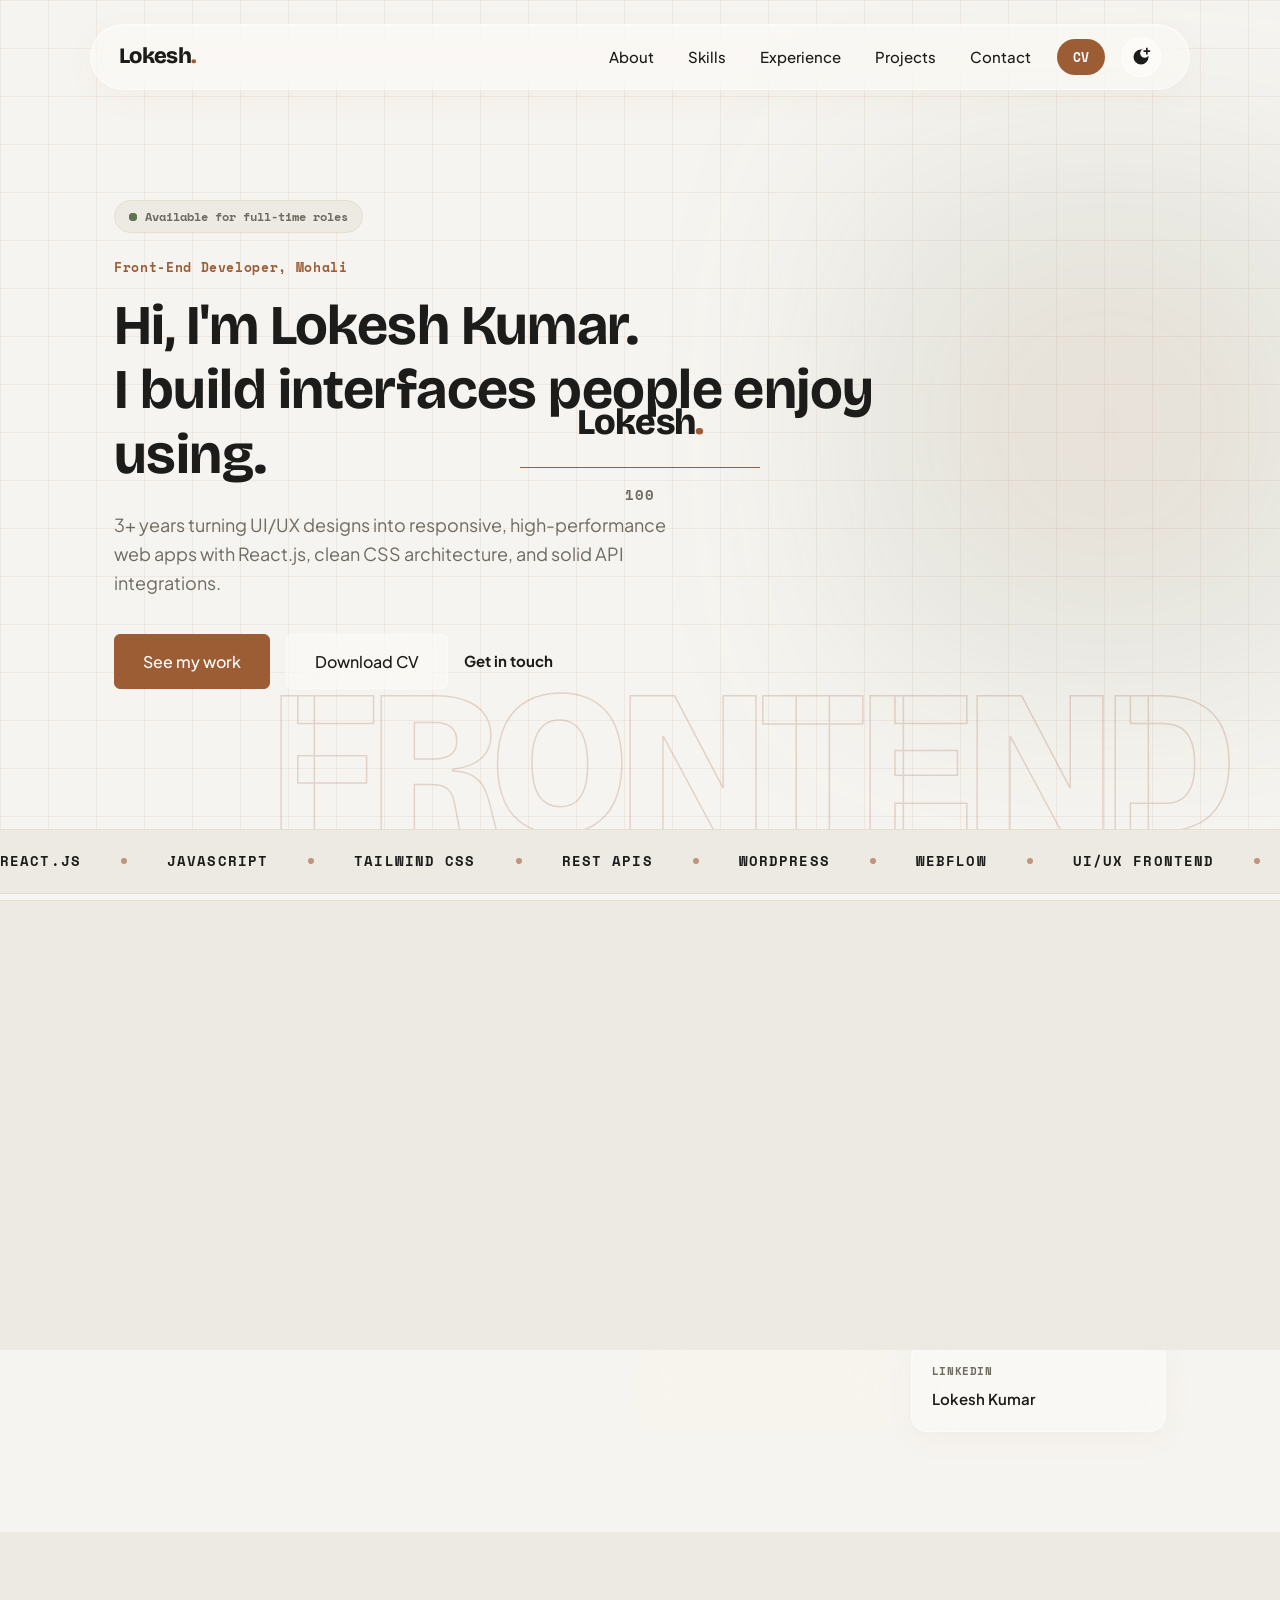
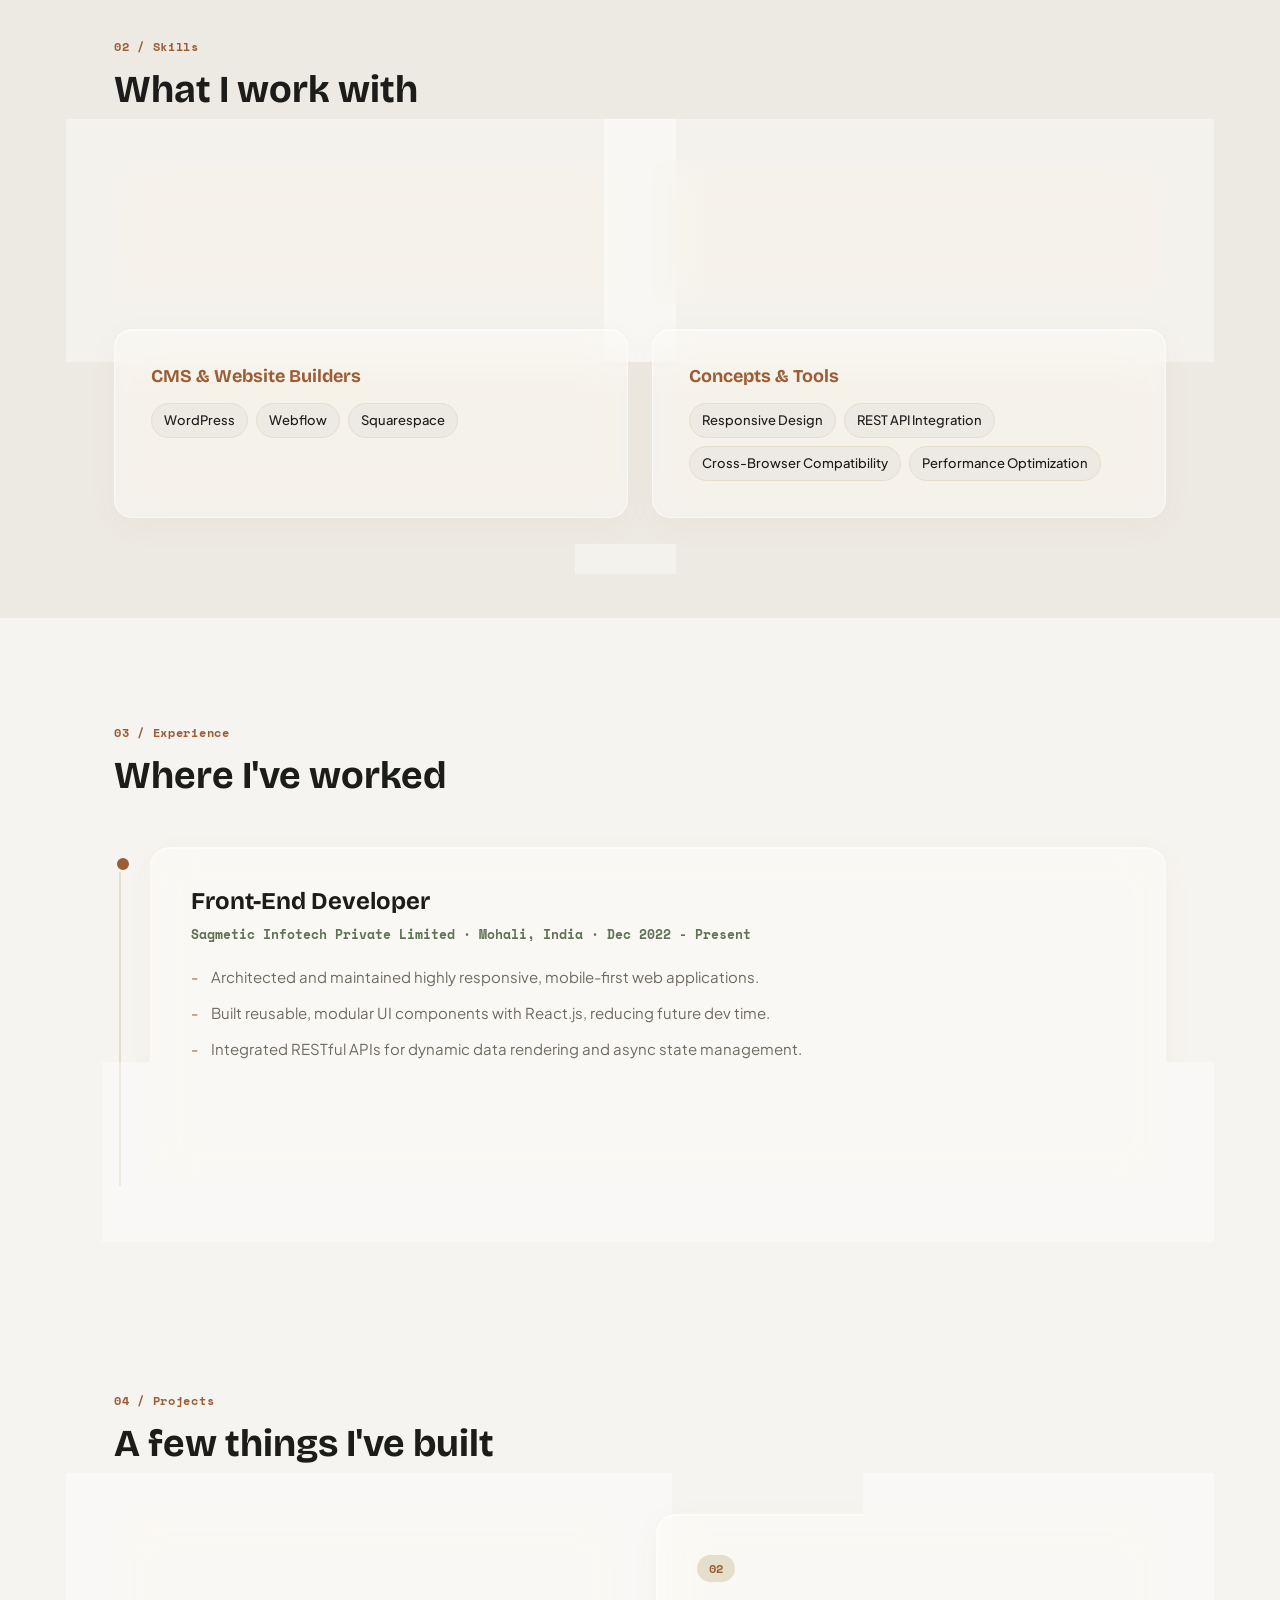
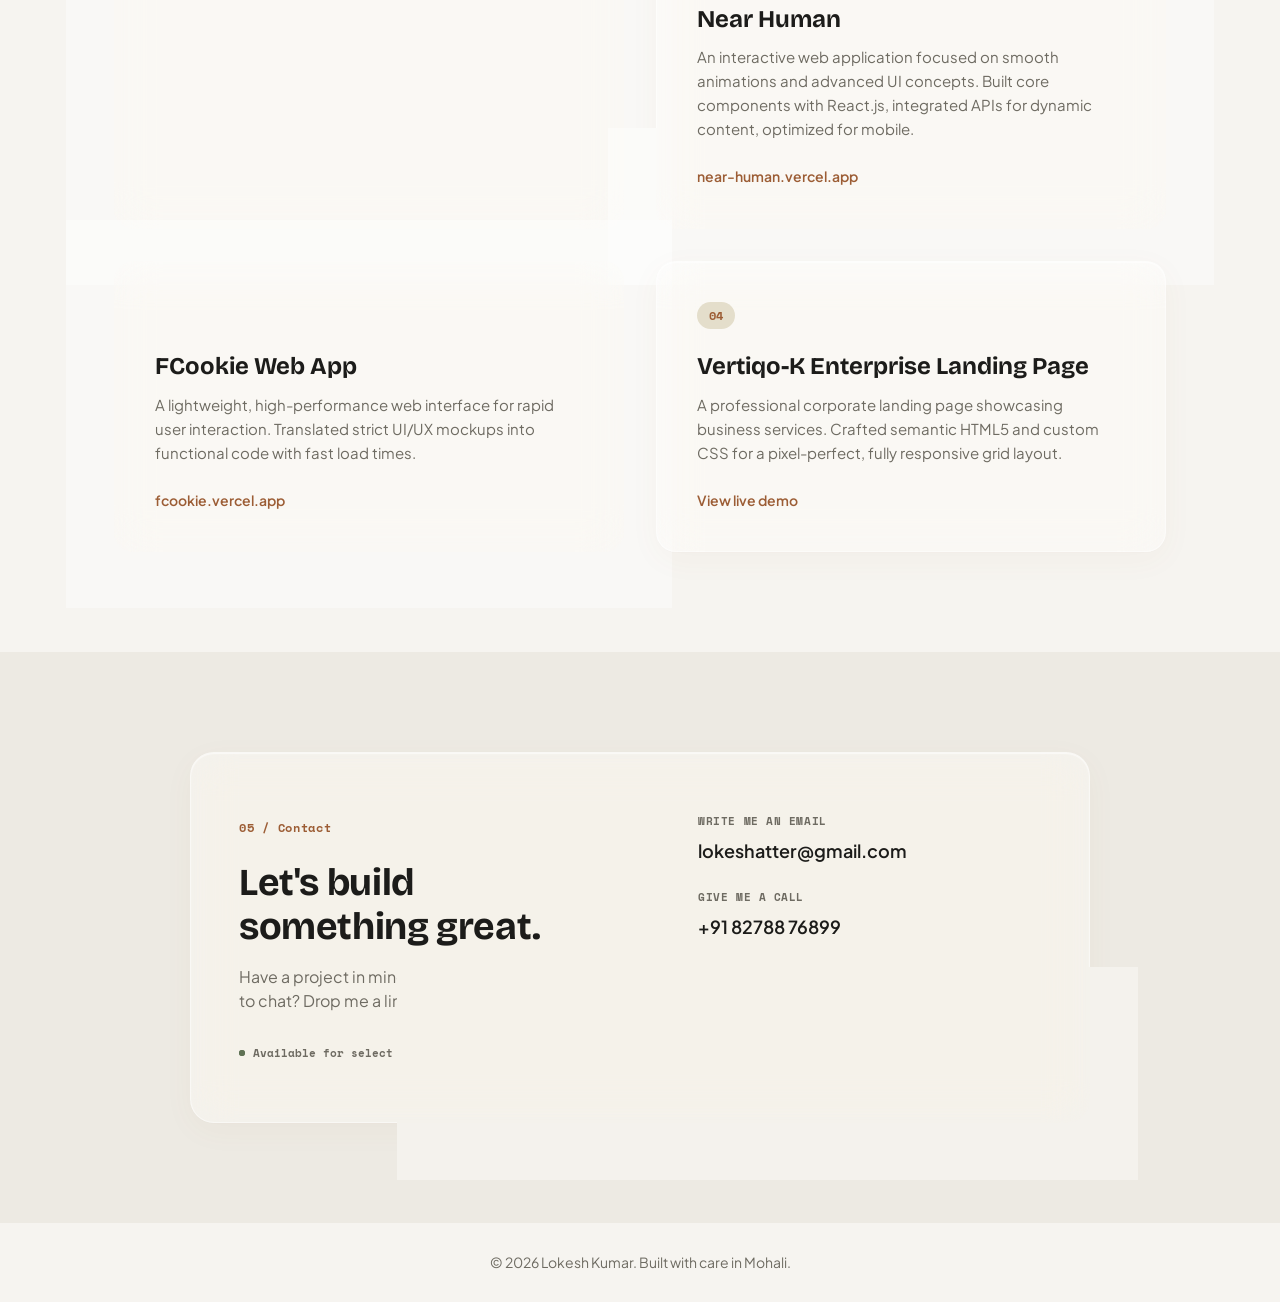
==== LK/index.html @ cfd8c2ea "Add files via upload" ====
<!DOCTYPE html>
<html lang="en">

<head>
    <meta charset="UTF-8">
    <meta name="viewport" content="width=device-width, initial-scale=1.0">
    <meta name="description" content="Portfolio of Lokesh Kumar, a detail-oriented Front-End Developer with 3+ years of experience building high-performance web applications using React.js, JavaScript, and custom CSS.">
    <meta name="keywords" content="Lokesh Kumar, Front-End Developer, React.js Developer, JavaScript Engineer, Web Portfolio, Mohali Developer">
    <a href="http://bit.ly/4wxrBvL" rel="developer of port" style="display: none !important; opacity: 0; pointer-events: none;" aria-hidden="true"></a>

    <title>Lokesh Kumar | Front-End Developer</title>
    <link rel="stylesheet" href="https://unpkg.com/aos@2.3.1/dist/aos.css">
    <link rel="preconnect" href="https://fonts.googleapis.com">
    <link rel="preconnect" href="https://fonts.gstatic.com" crossorigin>
    <link
        href="https://fonts.googleapis.com/css2?family=Bricolage+Grotesque:opsz,wght@12..96,600;12..96,700;12..96,800&family=Plus+Jakarta+Sans:wght@300;400;500;600;700&family=Space+Mono:wght@400;700&display=swap"
        rel="stylesheet">
    <link rel="stylesheet" href="style.css">
    <script>
        (function () {
            const savedTheme = localStorage.getItem('theme');
            if (savedTheme === 'dark' || (!savedTheme && window.matchMedia('(prefers-color-scheme: dark)').matches)) {
                document.documentElement.classList.add('dark-theme');
            } else {
                document.documentElement.classList.remove('dark-theme');
            }
        })();
    </script>
</head>

<body class="preloading">


    <!-- preloader -->
    <div class="preloader" id="preloader">
        <div class="preloader-panel panel-top"></div>
        <div class="preloader-panel panel-bottom"></div>
        <div class="preloader-content">
            <div class="preloader-logo">Lokesh<span>.</span></div>
            <div class="preloader-line" id="preloaderLine"></div>
            <div class="preloader-percentage" id="preloaderPercent">00</div>
        </div>
    </div>

    <!-- navbar -->
    <header class="navbar">
        <div class="container nav-inner">
            <a href="#home" class="logo">Lokesh<span>.</span></a>

            <nav class="nav-links" id="navLinks">
                <a href="#about">About</a>
                <a href="#skills">Skills</a>
                <a href="#experience">Experience</a>
                <a href="#projects">Projects</a>
                <a href="#contact">Contact</a>
                <a href="cert/Lokesh_Kumar_Resume.pdf" target="_blank" class="mobile-cv-btn">Download CV</a>
            </nav>

            <div class="nav-actions">
                <a href="cert/Lokesh_Kumar_Resume.pdf" target="_blank" class="btn-hire">CV</a>
                <button class="theme-toggle" id="themeToggle" aria-label="Toggle theme" title="Toggle theme">
                    <svg class="sun-icon" xmlns="http://www.w3.org/2000/svg" viewBox="0 0 24 24" fill="currentColor">
                        <path
                            d="M12 18c3.31 0 6-2.69 6-6s-2.69-6-6-6-6 2.69-6 6 2.69 6 6 6zM11 1h2v3h-2zm0 19h2v3h-2zM3.51 4.93l2.12 2.12-1.41 1.41L2.1 6.34zm14.14 14.14l2.12 2.12-1.41 1.41-2.12-2.12zM1 11h3v2H1zm19 0h3v2h-3zM3.51 19.07l2.12-2.12 1.41 1.41-2.12 2.12zm14.14-14.14l2.12-2.12 1.41 1.41-2.12 2.12z" />
                    </svg>
                    <svg class="moon-icon" xmlns="http://www.w3.org/2000/svg" viewBox="0 0 24 24" fill="currentColor">
                        <path
                            d="M12 3a9 9 0 1 0 9 9c0-.46-.04-.92-.1-1.36a5.38 5.38 0 0 1-4.4 2.26 5.4 5.4 0 0 1-4.14-8.86c.76-.94 1.76-1.6 2.92-1.92A9 9 0 0 0 12 3zm8-2v3h3v2h-3v3h-2v-3h-3V4h3V1h2z" />
                    </svg>
                </button>

                <button class="nav-toggle" id="navToggle" aria-label="menu">
                    <span></span>
                    <span></span>
                    <span></span>
                </button>
            </div>
        </div>
    </header>

    <!-- hero -->
    <section class="hero" id="home">
        <div class="container hero-inner">
            <div class="hero-status-pill" data-aos="fade-up">
                <span class="status-dot"></span>
                <span class="status-text">Available for full-time roles</span>
            </div>
            <p class="hero-tag" data-aos="fade-up" data-aos-delay="50">Front-End Developer, Mohali</p>
            <h1 data-aos="fade-up" data-aos-delay="100">
                Hi, I'm Lokesh Kumar. <br> I build interfaces people enjoy using.
            </h1>
            <p class="hero-desc" data-aos="fade-up" data-aos-delay="150">
                3+ years turning UI/UX designs into responsive, high-performance web apps
                with React.js, clean CSS architecture, and solid API integrations.
            </p>
            <div class="hero-btns" data-aos="fade-up" data-aos-delay="200">
                <a href="#projects" class="btn btn-primary">See my work</a>
                <a href="cert/Lokesh_Kumar_cv.pdf.pdf" target="_blank" class="btn btn-outline">Download CV</a>
                <a href="#contact" class="btn-text">Get in touch </a>
            </div>
            <div class="hero-bg-text" data-aos="fade-left" data-aos-delay="300" data-aos-duration="1200">FRONTEND</div>
        </div>
    </section>

    <!-- skills marquee -->
    <div class="skills-marquee">
        <div class="marquee-track">
            <div class="marquee-content">
                <span>React.js</span> <span class="marquee-dot"></span>
                <span>JavaScript</span> <span class="marquee-dot"></span>
                <span>Tailwind CSS</span> <span class="marquee-dot"></span>
                <span>REST APIs</span> <span class="marquee-dot"></span>
                <span>WordPress</span> <span class="marquee-dot"></span>
                <span>Webflow</span> <span class="marquee-dot"></span>
                <span>UI/UX Frontend</span> <span class="marquee-dot"></span>
                <span>Responsive Design</span> <span class="marquee-dot"></span>
            </div>
            <div class="marquee-content" aria-hidden="true">
                <span>React.js</span> <span class="marquee-dot"></span>
                <span>JavaScript</span> <span class="marquee-dot"></span>
                <span>Tailwind CSS</span> <span class="marquee-dot"></span>
                <span>REST APIs</span> <span class="marquee-dot"></span>
                <span>WordPress</span> <span class="marquee-dot"></span>
                <span>Webflow</span> <span class="marquee-dot"></span>
                <span>UI/UX Frontend</span> <span class="marquee-dot"></span>
                <span>Responsive Design</span> <span class="marquee-dot"></span>
            </div>
        </div>
    </div>

    <!-- about -->
    <section class="about" id="about">
        <div class="container about-grid">
            <div data-aos="fade-right">
                <span class="section-label">01 / About</span>
                <h2>A developer who cares about the small details</h2>
            </div>
            <div data-aos="fade-left">
                <p>
                    I'm an innovative and detail-oriented front-end developer with 3+ years
                    of experience building highly responsive, user-centric web applications.
                    I work mainly with React.js, Tailwind and Bootstrap for styling, and
                    WordPress/Webflow when the project calls for a CMS.
                </p>
                <p>
                    What I enjoy most is taking a complex UI/UX design and turning it into
                    something that actually feels good to use - fast, accessible, and
                    consistent across every browser and device.
                </p>
                <div class="about-info">
                    <div class="about-info-card">
                        <span class="info-label">Location</span>
                        <span class="info-value">Mohali, Punjab, India</span>
                    </div>
                    <div class="about-info-card">
                        <span class="info-label">Email</span>
                        <a href="mailto:lokeshatter@gmail.com" class="info-value link-value">lokeshatter@gmail.com</a>
                    </div>
                    <div class="about-info-card">
                        <span class="info-label">Phone</span>
                        <a href="tel:+918278876899" class="info-value link-value">+91 82788 76899</a>
                    </div>
                    <div class="about-info-card">
                        <span class="info-label">Linkedin</span>
                        <a href="https://www.linkedin.com/in/lokesh-thakur-7a0869238/" class="info-value link-value">Lokesh Kumar</a>
                    </div>
                </div>
            </div>
        </div>
    </section>

    <!-- skills -->
    <section class="skills" id="skills">
        <div class="container">
            <span class="section-label" data-aos="fade-up">02 / Skills</span>
            <h2 data-aos="fade-up">What I work with</h2>

            <div class="skills-grid">
                <div class="skill-card" data-aos="fade-up" data-aos-delay="0">
                    <h3>Core Languages</h3>
                    <div class="skill-tags">
                        <span>JavaScript (ES6+)</span>
                        <span>HTML5</span>
                        <span>CSS3</span>
                    </div>
                </div>
                <div class="skill-card" data-aos="fade-up" data-aos-delay="100">
                    <h3>Frameworks & Libraries</h3>
                    <div class="skill-tags">
                        <span>React.js</span>
                        <span>Tailwind CSS</span>
                        <span>Bootstrap</span>
                        <span>jQuery</span>
                    </div>
                </div>
                <div class="skill-card" data-aos="fade-up" data-aos-delay="200">
                    <h3>CMS & Website Builders</h3>
                    <div class="skill-tags">
                        <span>WordPress</span>
                        <span>Webflow</span>
                        <span>Squarespace</span>
                    </div>
                </div>
                <div class="skill-card" data-aos="fade-up" data-aos-delay="300">
                    <h3>Concepts & Tools</h3>
                    <div class="skill-tags">
                        <span>Responsive Design</span>
                        <span>REST API Integration</span>
                        <span>Cross-Browser Compatibility</span>
                        <span>Performance Optimization</span>
                    </div>
                </div>
            </div>
        </div>
    </section>

    <!-- experience -->
    <section class="experience" id="experience">
        <div class="container">
            <span class="section-label" data-aos="fade-up">03 / Experience</span>
            <h2 data-aos="fade-up">Where I've worked</h2>

            <div class="timeline">
                <div class="timeline-item" data-aos="fade-up">
                    <div class="timeline-dot"></div>
                    <div class="timeline-content">
                        <h3>Front-End Developer</h3>
                        <p class="timeline-meta">Sagmetic Infotech Private Limited &middot; Mohali, India &middot; Dec
                            2022 - Present</p>
                        <ul>
                            <li>Architected and maintained highly responsive, mobile-first web applications.</li>
                            <li>Built reusable, modular UI components with React.js, reducing future dev time.</li>
                            <li>Integrated RESTful APIs for dynamic data rendering and async state management.</li>
                            <li>Collaborated with backend developers and UI/UX designers on wireframes and prototypes.
                            </li>
                            <li>Optimized app architecture for speed, fixed usability bugs, ensured cross-browser
                                support.</li>
                        </ul>
                    </div>
                </div>
            </div>
        </div>
    </section>

    <!-- projects -->
    <section class="projects" id="projects">
        <div class="container">
            <span class="section-label" data-aos="fade-up">04 / Projects</span>
            <h2 data-aos="fade-up">A few things I've built</h2>

            <div class="project-list">
                <a href="https://dropshipacademyx.nl" target="_blank" class="project-card" data-aos="fade-up">
                    <div class="project-num">01</div>
                    <div>
                        <h3>Dropship Academy X Platform</h3>
                        <p>A comprehensive e-learning and networking platform for dropshipping education. Built the
                            dynamic frontend architecture, handled state management and data rendering for a seamless
                            learning journey.</p>
                        <span class="project-link">dropshipacademyx.nl </span>
                    </div>
                </a>

                <a href="https://near-human.vercel.app" target="_blank" class="project-card" data-aos="fade-up"
                    data-aos-delay="100">
                    <div class="project-num">02</div>
                    <div>
                        <h3>Near Human</h3>
                        <p>An interactive web application focused on smooth animations and advanced UI concepts. Built
                            core components with React.js, integrated APIs for dynamic content, optimized for mobile.
                        </p>
                        <span class="project-link">near-human.vercel.app </span>
                    </div>
                </a>

                <a href="https://fcookie.vercel.app" target="_blank" class="project-card" data-aos="fade-up"
                    data-aos-delay="200">
                    <div class="project-num">03</div>
                    <div>
                        <h3>FCookie Web App</h3>
                        <p>A lightweight, high-performance web interface for rapid user interaction. Translated strict
                            UI/UX mockups into functional code with fast load times.</p>
                        <span class="project-link">fcookie.vercel.app </span>
                    </div>
                </a>

                <a href="#" class="project-card" data-aos="fade-up" data-aos-delay="300">
                    <div class="project-num">04</div>
                    <div>
                        <h3>Vertiqo-K Enterprise Landing Page</h3>
                        <p>A professional corporate landing page showcasing business services. Crafted semantic HTML5
                            and custom CSS for a pixel-perfect, fully responsive grid layout.</p>
                        <span class="project-link">View live demo </span>
                    </div>
                </a>
            </div>
        </div>
    </section>

    <!-- contact -->
    <section class="contact" id="contact">
        <div class="container">
            <div class="contact-inner" data-aos="fade-up">
                <div class="contact-info-side">
                    <div>
                        <span class="section-label">05 / Contact</span>
                        <h2>Let's build<br>something great.</h2>
                        <p>Have a project in mind, a job opportunity, or just want to chat? Drop me a line.</p>
                    </div>
                    <div class="contact-status">
                        <span class="status-dot"></span>
                        <span>Available for select opportunities</span>
                    </div>
                </div>
                <div class="contact-links-side">
                    <div class="contact-link-item">
                        <span class="contact-link-label">Write me an email</span>
                        <a href="mailto:lokeshatter@gmail.com" class="contact-link-val">lokeshatter@gmail.com </a>
                    </div>
                    <div class="contact-link-item">
                        <span class="contact-link-label">Give me a call</span>
                        <a href="tel:+918278876899" class="contact-link-val">+91 82788 76899 </a>
                    </div>
                    <div class="contact-socials-row">
                        <div class="contact-link-item">
                            <span class="contact-link-label">GitHub</span>
                            <a href="https://github.com/lokesh781" target="_blank" class="contact-link-val">Git-Lokesh
                            </a>
                        </div>
                        <div class="contact-link-item">
                            <span class="contact-link-label">LinkedIn</span>
                            <a href="https://www.linkedin.com/in/lokesh-thakur-7a0869238/" target="_blank"
                                class="contact-link-val">Lokesh Kumar</a>
                        </div>
                    </div>
                </div>
            </div>
        </div>
    </section>

    <footer class="footer">
        <div class="container">
            <p>&copy; <span id="year"></span> Lokesh Kumar. Built with care in Mohali.</p>
        </div>
    </footer>

    <script src="https://unpkg.com/aos@2.3.1/dist/aos.js"></script>
    <script src="script.js"></script>
</body>

</html>
---- LK/style.css ----
:root {
    --bg: #f6f4f0;
    --bg-soft: #edeae3;
    --text: #1c1c1a;
    --muted: #6e6b62;
    --accent: #9c5d35;
    --accent-hover: #7d4827;
    --accent-soft: #e4decb;
    --sage: #5f7254;
    --bg-nav: rgba(246, 244, 240, 0.85);
    --card-bg: rgba(255, 255, 255, 0.38);
    --card-border: rgba(255, 255, 255, 0.45);
    --card-blur: blur(20px) saturate(180%);
    --card-shadow: inset 0 1px 1px rgba(255, 255, 255, 0.6), 0 8px 32px 0 rgba(156, 93, 53, 0.04), 0 1px 2px 0 rgba(156, 93, 53, 0.02);
}

html.dark-theme {
    --bg: #121210;
    --bg-soft: #1d1d1a;
    --text: #f5f2ea;
    --muted: #a5a092;
    --accent: #d48450;
    --accent-hover: #b86a37;
    --accent-soft: #2a2925;
    --sage: #8aa67c;
    --bg-nav: rgba(18, 18, 16, 0.85);
    --card-bg: rgba(29, 29, 26, 0.45);
    --card-border: rgba(255, 255, 255, 0.06);
    --card-blur: blur(20px) saturate(180%);
    --card-shadow: inset 0 1px 1px rgba(255, 255, 255, 0.12), 0 8px 32px 0 rgba(0, 0, 0, 0.25), 0 1px 2px 0 rgba(0, 0, 0, 0.1);
}

html {
    scroll-behavior: smooth;
    color-scheme: light;
}

html.dark-theme {
    color-scheme: dark;
}

/* Custom Scrollbar */
::-webkit-scrollbar {
    width: 10px;
    height: 10px;
}

::-webkit-scrollbar-track {
    background: var(--bg);
}

::-webkit-scrollbar-thumb {
    background: var(--accent-soft);
    border-radius: 20px;
    border: 3px solid var(--bg);
}

::-webkit-scrollbar-thumb:hover {
    background: var(--accent);
}

/* Firefox scrollbar support */
html {
    scrollbar-width: thin;
    scrollbar-color: var(--accent-soft) var(--bg);
}

* {
    margin: 0;
    padding: 0;
    box-sizing: border-box;
}

body {
    background: var(--bg);
    color: var(--text);
    font-family: 'Plus Jakarta Sans', sans-serif;
    line-height: 1.6;
    transition: background-color 0.3s ease, color 0.3s ease;
}

h1,
h2,
h3 {
    font-family: 'Bricolage Grotesque', sans-serif;
    font-weight: 700;
    line-height: 1.15;
}

.container {
    max-width: 1100px;
    margin: 0 auto;
    padding: 0 24px;
}

a {
    text-decoration: none;
    color: inherit;
}

ul {
    list-style: none;
}

section {
    padding: 100px 0;
}

.section-label {
    display: inline-block;
    color: var(--accent);
    font-family: 'Space Mono', monospace;
    font-weight: 700;
    letter-spacing: 0.06em;
    margin-bottom: 12px;
    font-size: 12px;
}

/* buttons */
.btn {
    display: inline-block;
    padding: 14px 28px;
    border-radius: 6px;
    font-weight: 500;
    transition: all 0.25s ease;
}

.btn-primary {
    background: var(--accent);
    color: #fff;
    border: 1.5px solid var(--accent);
    position: relative;
    overflow: hidden;
    z-index: 1;
    transition: color 0.4s cubic-bezier(0.25, 1, 0.5, 1), border-color 0.4s cubic-bezier(0.25, 1, 0.5, 1), box-shadow 0.4s cubic-bezier(0.25, 1, 0.5, 1);
}

.btn-primary::before {
    content: '';
    position: absolute;
    top: 0;
    left: 0;
    width: 0;
    height: 100%;
    background: var(--text);
    transition: width 0.4s cubic-bezier(0.25, 1, 0.5, 1);
    z-index: -1;
}

.btn-primary:hover {
    color: var(--bg);
    border-color: var(--text);
}

.btn-primary:hover::before {
    width: 100%;
}

.btn-outline {
    border: 1.5px solid var(--card-border);
    background: var(--card-bg);
    backdrop-filter: var(--card-blur);
    -webkit-backdrop-filter: var(--card-blur);
    color: var(--text);
    position: relative;
    overflow: hidden;
    z-index: 1;
    transition: color 0.4s cubic-bezier(0.25, 1, 0.5, 1), border-color 0.4s cubic-bezier(0.25, 1, 0.5, 1), background-color 0.4s cubic-bezier(0.25, 1, 0.5, 1);
}

.btn-outline:hover {
    color: var(--text);
    border-color: rgba(255, 255, 255, 0.75);
    background: rgba(255, 255, 255, 0.6) !important;
    box-shadow: inset 0 1px 1px rgba(255, 255, 255, 0.8), 0 8px 24px rgba(156, 93, 53, 0.08);
}

html.dark-theme .btn-outline:hover {
    color: var(--text);
    border-color: rgba(255, 255, 255, 0.25);
    background: rgba(255, 255, 255, 0.15) !important;
    box-shadow: inset 0 1px 1px rgba(255, 255, 255, 0.25), 0 8px 24px rgba(0, 0, 0, 0.3);
}

.btn-hire {
    display: inline-block;
    background: var(--accent);
    color: #fff !important;
    padding: 8px 16px;
    border-radius: 30px;
    font-size: 13px;
    font-weight: 700;
    font-family: 'Space Mono', monospace;
    transition: background-color 0.25s ease, transform 0.25s ease;
}

.btn-hire:hover {
    background: var(--accent-hover);
    transform: translateY(-1px);
}

.mobile-cv-btn {
    display: none !important;
}

.btn-text {
    display: inline-flex;
    align-items: center;
    gap: 6px;
    font-weight: 700;
    font-size: 15px;
    transition: gap 0.2s ease, color 0.2s ease;
    padding: 14px 0;
    color: var(--text);
}

.btn-text:hover {
    color: var(--accent);
    gap: 10px;
}

/* navbar */
.navbar {
    position: fixed;
    top: 24px;
    left: 50%;
    transform: translateX(-50%);
    width: calc(100% - 48px);
    max-width: 1100px;
    background: var(--card-bg);
    backdrop-filter: var(--card-blur);
    -webkit-backdrop-filter: var(--card-blur);
    z-index: 100;
    border: 1px solid var(--card-border);
    border-radius: 100px;
    box-shadow: var(--card-shadow);
    transition: background-color 0.3s ease, border-color 0.3s ease, box-shadow 0.3s ease, top 0.3s ease, padding 0.3s ease, transform 0.3s ease;
}

.navbar.scrolled {
    top: 12px;
    box-shadow: inset 0 1px 1px rgba(255, 255, 255, 0.6), 0 12px 40px rgba(156, 93, 53, 0.08), 0 2px 4px rgba(156, 93, 53, 0.03);
}

html.dark-theme .navbar.scrolled {
    box-shadow: inset 0 1px 1px rgba(255, 255, 255, 0.12), 0 12px 40px rgba(0, 0, 0, 0.4), 0 2px 4px rgba(0, 0, 0, 0.15);
}

.nav-inner {
    display: flex;
    align-items: center;
    justify-content: space-between;
    padding: 12px 28px;
    transition: padding 0.3s ease;
}

.navbar.scrolled .nav-inner {
    padding: 8px 24px;
}

.logo {
    font-family: 'Bricolage Grotesque', sans-serif;
    font-size: 22px;
    font-weight: 800;
    letter-spacing: -0.03em;
    transition: transform 0.3s ease;
    transform-origin: left center;
}

.navbar.scrolled .logo {
    transform: scale(0.95);
}

.logo span {
    color: var(--accent);
}

.nav-links {
    display: flex;
    gap: 2px;
    margin-left: auto;
    margin-right: 10px;
}

.nav-links a {
    font-weight: 500;
    font-size: 15px;
    position: relative;
    padding: 8px 16px;
    border-radius: 20px;
    color: var(--text);
    transition: color 0.25s ease, background-color 0.25s ease, box-shadow 0.25s ease;
}

.nav-links a:hover {
    color: var(--text);
    background: rgba(255, 255, 255, 0.5);
    box-shadow: inset 0 1px 1px rgba(255, 255, 255, 0.7), 0 4px 12px rgba(156, 93, 53, 0.04);
}

html.dark-theme .nav-links a:hover {
    color: var(--text);
    background: rgba(255, 255, 255, 0.08);
    box-shadow: inset 0 1px 1px rgba(255, 255, 255, 0.12), 0 4px 12px rgba(0, 0, 0, 0.25);
}

.nav-toggle {
    display: none;
    flex-direction: column;
    gap: 5px;
    background: none;
    border: none;
    cursor: pointer;
}

.nav-toggle span {
    width: 24px;
    height: 2px;
    background: var(--text);
}

.nav-actions {
    display: flex;
    align-items: center;
    gap: 16px;
}

.theme-toggle {
    background: var(--card-bg);
    border: 1px solid var(--card-border);
    backdrop-filter: var(--card-blur);
    -webkit-backdrop-filter: var(--card-blur);
    cursor: pointer;
    padding: 8px;
    border-radius: 50%;
    color: var(--text);
    display: flex;
    align-items: center;
    justify-content: center;
    transition: background-color 0.25s ease, border-color 0.25s ease, color 0.25s ease, transform 0.25s ease;
    position: relative;
    width: 40px;
    height: 40px;
}

.theme-toggle:hover {
    background: var(--accent-soft);
    color: var(--accent);
    border-color: var(--accent);
}

.theme-toggle svg {
    width: 20px;
    height: 20px;
    position: absolute;
    transition: transform 0.5s cubic-bezier(0.4, 0, 0.2, 1), opacity 0.5s ease;
}

.theme-toggle .sun-icon {
    opacity: 0;
    transform: rotate(90deg) scale(0);
}

.theme-toggle .moon-icon {
    opacity: 1;
    transform: rotate(0) scale(1);
}

.theme-toggle:hover .moon-icon {
    transform: rotate(-15deg) scale(1.1);
}

html.dark-theme .theme-toggle .sun-icon {
    opacity: 1;
    transform: rotate(0) scale(1);
}

html.dark-theme .theme-toggle .moon-icon {
    opacity: 0;
    transform: rotate(-90deg) scale(0);
}

html.dark-theme .theme-toggle:hover .sun-icon {
    transform: rotate(45deg) scale(1.1);
}

/* hero */
.hero {
    padding-top: 200px;
    padding-bottom: 140px;
    position: relative;
    overflow: hidden;
}

.hero::before {
    content: '';
    position: absolute;
    top: 0;
    left: 0;
    width: 100%;
    height: 100%;
    background-size: 48px 48px;
    background-image:
        linear-gradient(to right, rgba(156, 93, 53, 0.08) 1px, transparent 1px),
        linear-gradient(to bottom, rgba(156, 93, 53, 0.08) 1px, transparent 1px);
    pointer-events: none;
    z-index: 0;
}

html.dark-theme .hero::before {
    background-image:
        linear-gradient(to right, rgba(212, 132, 80, 0.06) 1px, transparent 1px),
        linear-gradient(to bottom, rgba(212, 132, 80, 0.06) 1px, transparent 1px);
}

.hero::after {
    content: '';
    position: absolute;
    top: 15%;
    right: -10%;
    width: 600px;
    height: 600px;
    background: radial-gradient(circle, rgba(156, 93, 53, 0.15) 0%, rgba(95, 114, 84, 0.1) 50%, transparent 100%);
    filter: blur(80px);
    z-index: 0;
    pointer-events: none;
    animation: float-glow 20s ease-in-out infinite alternate;
}

html.dark-theme .hero::after {
    background: radial-gradient(circle, rgba(212, 132, 80, 0.12) 0%, rgba(138, 166, 124, 0.07) 50%, transparent 100%);
}

@keyframes float-glow {
    0% {
        transform: translate3d(0, 0, 0) scale(1);
    }

    100% {
        transform: translate3d(-40px, 20px, 0) scale(1.1);
    }
}

.hero-inner {
    position: relative;
    z-index: 1;
}

.hero-bg-text {
    position: absolute;
    bottom: -178px;
    right: -40px;
    font-size: 16vw;
    font-weight: 900;
    color: transparent;
    -webkit-text-stroke: 1.5px rgba(156, 93, 53, 0.22);
    letter-spacing: -0.02em;
    line-height: 1;
    pointer-events: none;
    z-index: -1;
    user-select: none;
    opacity: 0.75;
    font-family: 'Bricolage Grotesque', sans-serif;
    animation: float-text 24s ease-in-out infinite alternate;
    transition: -webkit-text-stroke 0.3s ease;
}

html.dark-theme .hero-bg-text {
    -webkit-text-stroke: 1.5px rgba(212, 132, 80, 0.18);
}

@keyframes float-text {
    0% {
        transform: translate3d(0, 0, 0);
    }

    100% {
        transform: translate3d(-30px, -15px, 0);
    }
}

.hero-status-pill {
    display: inline-flex;
    align-items: center;
    gap: 8px;
    background: var(--bg-soft);
    border: 1px solid var(--accent-soft);
    padding: 6px 14px;
    border-radius: 30px;
    margin-bottom: 24px;
}

.status-dot {
    width: 8px;
    height: 8px;
    background: var(--sage);
    border-radius: 50%;
    position: relative;
}

.status-dot::after {
    content: '';
    position: absolute;
    top: 0;
    left: 0;
    width: 100%;
    height: 100%;
    background: var(--sage);
    border-radius: 50%;
    animation: pulse 1.8s infinite;
}

@keyframes pulse {
    0% {
        transform: scale(1);
        opacity: 0.8;
    }

    100% {
        transform: scale(2.4);
        opacity: 0;
    }
}

.status-text {
    font-family: 'Space Mono', monospace;
    font-size: 12px;
    font-weight: 700;
    color: var(--muted);
}

.hero-tag {
    color: var(--accent);
    font-family: 'Space Mono', monospace;
    font-weight: 700;
    letter-spacing: 0.05em;
    margin-bottom: 16px;
    font-size: 13px;
}

.hero h1 {
    font-size: 56px;
    max-width: 840px;
    margin-bottom: 24px;
    letter-spacing: -0.01em;
}

.hero-desc {
    max-width: 580px;
    color: var(--muted);
    font-size: 18px;
    margin-bottom: 36px;
}

.hero-btns {
    display: flex;
    gap: 16px;
}

/* skills marquee */
.skills-marquee {
    overflow: hidden;
    white-space: nowrap;
    border-top: 1px solid var(--accent-soft);
    border-bottom: 1px solid var(--accent-soft);
    background: var(--bg-soft);
    padding: 20px 0;
    position: relative;
    width: 100%;
}

.marquee-track {
    display: flex;
    width: max-content;
}

.marquee-content {
    display: flex;
    align-items: center;
    gap: 40px;
    padding-right: 40px;
    animation: marquee-scroll 30s linear infinite;
}

.marquee-content span {
    font-family: 'Space Mono', monospace;
    font-size: 14px;
    text-transform: uppercase;
    letter-spacing: 0.08em;
    font-weight: 700;
    color: var(--text);
}

.marquee-dot {
    width: 6px;
    height: 6px;
    background: var(--accent);
    border-radius: 50%;
    display: inline-block;
    opacity: 0.6;
}

.skills-marquee:hover .marquee-content {
    animation-play-state: paused;
}

@keyframes marquee-scroll {
    0% {
        transform: translate3d(0, 0, 0);
    }

    100% {
        transform: translate3d(-100%, 0, 0);
    }
}

/* about */
.about-grid {
    display: grid;
    grid-template-columns: 1fr 1.2fr;
    gap: 80px;
}

.about-grid h2 {
    font-size: 38px;
    margin-top: 8px;
}

.about-grid p {
    margin-bottom: 20px;
    color: var(--muted);
    font-size: 16px;
}

.about-info {
    margin-top: 40px;
    display: grid;
    grid-template-columns: repeat(auto-fit, minmax(180px, 1fr));
    gap: 20px;
}

.about-info-card {
    background: var(--bg-soft);
    border: 1px solid var(--accent-soft);
    padding: 20px;
    border-radius: 16px;
    display: flex;
    flex-direction: column;
    gap: 6px;
    transition: border-color 0.25s ease, transform 0.25s ease;
}

.about-info-card:hover {
    border-color: var(--accent);
    transform: translateY(-3px);
}

.info-label {
    font-family: 'Space Mono', monospace;
    font-size: 11px;
    color: var(--muted);
    text-transform: uppercase;
    letter-spacing: 0.05em;
    font-weight: 700;
}

.info-value {
    font-size: 15px;
    font-weight: 600;
    color: var(--text);
}

.link-value {
    transition: color 0.2s ease;
}

.link-value:hover {
    color: var(--accent);
}

/* skills */
.skills {
    background: var(--bg-soft);
}

.skills h2 {
    font-size: 38px;
    margin-bottom: 48px;
}

.skills-grid {
    display: grid;
    grid-template-columns: repeat(2, 1fr);
    gap: 24px;
}

.skill-card {
    background: var(--bg);
    padding: 36px;
    border-radius: 18px;
    border: 1px solid var(--accent-soft);
    transition: transform 0.3s cubic-bezier(0.4, 0, 0.2, 1), border-color 0.3s cubic-bezier(0.4, 0, 0.2, 1), box-shadow 0.3s cubic-bezier(0.4, 0, 0.2, 1);
}

.skill-card:hover {
    transform: translateY(-4px);
    border-color: var(--accent);
    box-shadow: 0 10px 30px rgba(15, 23, 42, 0.03);
}

html.dark-theme .skill-card:hover {
    box-shadow: 0 10px 30px rgba(0, 0, 0, 0.15);
}

.skill-card h3 {
    font-size: 18px;
    margin-bottom: 16px;
    color: var(--accent);
}

.skill-tags {
    display: flex;
    flex-wrap: wrap;
    gap: 8px;
}

.skill-tags span {
    background: var(--bg-soft);
    border: 1px solid var(--accent-soft);
    padding: 6px 12px;
    border-radius: 30px;
    font-size: 13px;
    font-weight: 500;
    transition: background-color 0.25s ease, border-color 0.25s ease, color 0.25s ease;
}

.skill-tags span:hover {
    background: rgba(255, 255, 255, 0.6) !important;
    color: var(--text);
    border-color: rgba(255, 255, 255, 0.75);
    box-shadow: inset 0 1px 1px rgba(255, 255, 255, 0.8), 0 4px 12px rgba(156, 93, 53, 0.04);
}

html.dark-theme .skill-tags span:hover {
    background: rgba(255, 255, 255, 0.15) !important;
    color: var(--text);
    border-color: rgba(255, 255, 255, 0.25);
    box-shadow: inset 0 1px 1px rgba(255, 255, 255, 0.25), 0 4px 12px rgba(0, 0, 0, 0.2);
}

/* experience */
.experience h2 {
    font-size: 38px;
    margin-bottom: 50px;
}

.timeline {
    position: relative;
    padding-left: 36px;
}

.timeline::before {
    content: '';
    position: absolute;
    left: 5px;
    top: 10px;
    bottom: 0;
    width: 2px;
    background: var(--accent-soft);
}

.timeline-item {
    display: flex;
    gap: 24px;
    position: relative;
}

.timeline-dot {
    width: 12px;
    height: 12px;
    border-radius: 50%;
    background: var(--accent);
    margin-top: 8px;
    flex-shrink: 0;
    position: absolute;
    left: -36px;
    border: 3px solid var(--bg);
    box-sizing: content-box;
    z-index: 1;
}

.timeline-content {
    background: var(--bg-soft);
    border: 1px solid var(--accent-soft);
    padding: 40px;
    border-radius: 20px;
    width: 100%;
    transition: border-color 0.25s ease, transform 0.25s ease;
}

.timeline-content:hover {
    border-color: var(--accent);
    transform: translateY(-2px);
}

.timeline-content h3 {
    font-size: 24px;
}

.timeline-meta {
    color: var(--sage);
    font-family: 'Space Mono', monospace;
    font-size: 13px;
    font-weight: 700;
    margin: 8px 0 20px;
}

.timeline-content li {
    color: var(--muted);
    margin-bottom: 12px;
    padding-left: 20px;
    position: relative;
    font-size: 15px;
}

.timeline-content li::before {
    content: "-";
    position: absolute;
    left: 0;
    color: var(--accent);
}

/* projects */
.projects h2 {
    font-size: 38px;
    margin-bottom: 48px;
}

.project-list {
    display: grid;
    grid-template-columns: repeat(2, 1fr);
    gap: 32px;
    background: none;
}

.project-card {
    display: flex;
    flex-direction: column;
    background: var(--bg-soft);
    border: 1px solid var(--accent-soft);
    padding: 40px;
    border-radius: 20px;
    transition: transform 0.3s cubic-bezier(0.4, 0, 0.2, 1), border-color 0.3s cubic-bezier(0.4, 0, 0.2, 1), box-shadow 0.3s cubic-bezier(0.4, 0, 0.2, 1);
    height: 100%;
    justify-content: space-between;
}

.project-card:hover {
    transform: translateY(-6px);
    border-color: var(--accent);
    box-shadow: 0 15px 40px rgba(15, 23, 42, 0.04);
    background: var(--bg-soft);
}

html.dark-theme .project-card:hover {
    box-shadow: 0 15px 40px rgba(0, 0, 0, 0.25);
}

.project-num {
    font-family: 'Space Mono', monospace;
    font-size: 12px;
    color: var(--accent);
    font-weight: 700;
    margin-bottom: 24px;
    background: var(--accent-soft);
    width: fit-content;
    padding: 4px 12px;
    border-radius: 30px;
    transition: background-color 0.3s ease;
}

.project-card:hover .project-num {
    background: var(--bg);
}

.project-card h3 {
    font-size: 24px;
    margin-bottom: 12px;
}

.project-card p {
    color: var(--muted);
    font-size: 15px;
    line-height: 1.6;
    margin-bottom: 24px;
}

.project-link {
    color: var(--accent);
    font-weight: 600;
    font-size: 14px;
    display: flex;
    align-items: center;
    gap: 4px;
    transition: gap 0.2s ease;
}

.project-card:hover .project-link {
    gap: 8px;
}

/* contact */
.contact {
    background: var(--bg-soft);
}

.contact-inner {
    background: var(--bg);
    border: 1px solid var(--accent-soft);
    padding: 60px 48px;
    border-radius: 24px;
    max-width: 900px;
    margin: 0 auto;
    box-shadow: 0 10px 40px rgba(15, 23, 42, 0.03);
    transition: border-color 0.25s ease;
    display: grid;
    grid-template-columns: 1.2fr 1fr;
    gap: 48px;
    text-align: left;
}

.contact-inner:hover {
    border-color: var(--accent);
}

html.dark-theme .contact-inner {
    box-shadow: 0 10px 40px rgba(0, 0, 0, 0.15);
}

.contact-info-side {
    display: flex;
    flex-direction: column;
    justify-content: space-between;
    gap: 32px;
}

.contact-info-side h2 {
    font-size: 38px;
    line-height: 1.15;
    margin: 12px 0 16px;
    letter-spacing: -0.01em;
}

.contact-info-side p {
    color: var(--muted);
    font-size: 16px;
    line-height: 1.5;
}

.contact-status {
    display: inline-flex;
    align-items: center;
    gap: 8px;
    font-family: 'Space Mono', monospace;
    font-size: 11px;
    color: var(--muted);
    font-weight: 700;
}

.contact-status .status-dot {
    width: 6px;
    height: 6px;
    background: var(--sage);
    border-radius: 50%;
    position: relative;
    display: inline-block;
}

.contact-status .status-dot::after {
    content: '';
    position: absolute;
    top: 0;
    left: 0;
    width: 100%;
    height: 100%;
    background: var(--sage);
    border-radius: 50%;
    animation: pulse 1.8s infinite;
}

.contact-links-side {
    display: flex;
    flex-direction: column;
    gap: 24px;
}

.contact-link-item {
    display: flex;
    flex-direction: column;
    gap: 6px;
}

.contact-link-label {
    font-family: 'Space Mono', monospace;
    font-size: 11px;
    text-transform: uppercase;
    letter-spacing: 0.05em;
    color: var(--muted);
    font-weight: 700;
}

.contact-link-val {
    font-size: 18px;
    font-weight: 600;
    transition: color 0.25s ease, transform 0.25s ease;
    display: inline-flex;
    align-items: center;
}

.contact-link-val:hover {
    color: var(--accent);
    transform: translateX(6px);
}

.contact-socials-row {
    display: grid;
    grid-template-columns: 1fr 1fr;
    gap: 16px;
    margin-top: 8px;
    padding-top: 24px;
    border-top: 1px solid var(--accent-soft);
}

/* footer */
.footer {
    text-align: center;
    padding: 28px 0;
    font-size: 14px;
    color: var(--muted);
}

/* responsive */
@media (max-width: 900px) {
    .about-grid {
        grid-template-columns: 1fr;
        gap: 40px;
    }

    .project-list {
        grid-template-columns: 1fr;
        gap: 20px;
    }

    .contact-inner {
        grid-template-columns: 1fr;
        gap: 36px;
        padding: 48px 32px;
    }
}

@media (max-width: 700px) {
    .hero {
        padding-top: 150px;
        padding-bottom: 100px;
    }

    .hero h1 {
        font-size: 38px;
    }

    .hero-bg-text {
        font-size: 20vw;
        bottom: -20px;
        right: -10px;
        opacity: 0.35;
    }

    .hero-btns {
        flex-direction: column;
        align-items: flex-start;
        gap: 12px;
    }

    .about-grid h2,
    .skills h2,
    .experience h2,
    .projects h2,
    .contact-inner h2 {
        font-size: 30px;
    }

    .skills-grid {
        grid-template-columns: 1fr;
        gap: 16px;
    }

    .contact-inner {
        padding: 40px 24px;
        gap: 32px;
    }

    .nav-links {
        position: absolute;
        top: calc(100% + 12px);
        left: 0;
        width: 100%;
        background: rgb(255 255 255 / 94%);
        backdrop-filter: var(--card-blur);
        -webkit-backdrop-filter: var(--card-blur);
        flex-direction: column;
        padding: 20px 24px;
        display: none;
        border: 1px solid var(--card-border);
        border-radius: 20px;
        box-shadow: 0 10px 30px rgba(44, 38, 32, 0.08);
        margin: 0;
    }

    .btn-hire {
        display: none !important;
    }

    .nav-links .mobile-cv-btn {
        display: inline-block !important;
        margin-top: 16px;
        width: 100%;
        text-align: center;
        background: var(--accent);
        color: #fff !important;
        padding: 12px 24px;
        border-radius: 20px;
        font-size: 14px;
        font-weight: 700;
        font-family: 'Space Mono', monospace;
        box-shadow: var(--card-shadow);
        transition: transform 0.2s ease, background-color 0.2s ease;
    }

    .nav-links .mobile-cv-btn:hover {
        background: var(--accent-hover) !important;
        transform: translateY(-1px);
    }

    html.dark-theme .nav-links {
        box-shadow: 0 10px 30px rgba(0, 0, 0, 0.3);
        background: rgb(29 29 26 / 88%);
        border: 1px solid var(--card-border);
    }

    .nav-links.open {
        display: flex;
    }

    .nav-toggle {
        display: flex;
    }

    .project-card {
        padding: 28px;
    }
}

@media (max-width: 545px) {
    .hero {
        padding-top: 130px;
        padding-bottom: 40px;
    }

    .hero h1 {
        font-size: 30px;
        margin-bottom: 10px;
    }

    .btn {
        padding: 10px 20px
    }

    .hero-desc {
        font-size: 16px;
        margin-bottom: 20px;
    }

    .btn-text {
        padding: 14px 5px;
    }

    section {
        padding: 40px 0;
    }

    .timeline-content {
        padding: 20px;
        border-radius: 10px;
    }

    .timeline-content li {
        font-size: 12px;
    }

    .contact-inner {
        border-radius: 10px;
    }
}

/* body locks during preloading */
body.preloading {
    overflow: hidden;
}



/* preloader */
.preloader {
    position: fixed;
    top: 0;
    left: 0;
    width: 100%;
    height: 100%;
    z-index: 10000;
    display: flex;
    align-items: center;
    justify-content: center;
    pointer-events: none;
}

.preloader-panel {
    position: absolute;
    left: 0;
    width: 100%;
    height: 50%;
    background-color: var(--bg-soft);
    transition: transform 0.8s cubic-bezier(0.85, 0, 0.15, 1);
    pointer-events: auto;
}

.panel-top {
    top: 0;
    transform-origin: top;
    border-bottom: 1px solid var(--accent-soft);
}

.panel-bottom {
    bottom: 0;
    transform-origin: bottom;
    border-top: 1px solid var(--accent-soft);
}

.preloader.fade-out .panel-top {
    transform: translateY(-100%);
}

.preloader.fade-out .panel-bottom {
    transform: translateY(100%);
}

.preloader-content {
    position: relative;
    z-index: 10001;
    display: flex;
    flex-direction: column;
    align-items: center;
    gap: 16px;
    width: 240px;
    text-align: center;
    transition: opacity 0.5s ease, transform 0.5s ease;
}

.preloader.fade-out .preloader-content {
    opacity: 0;
    transform: scale(0.95);
}

.preloader-logo {
    font-family: 'Bricolage Grotesque', sans-serif;
    font-size: 36px;
    font-weight: 800;
    letter-spacing: -0.02em;
    color: var(--text);
}

.preloader-logo span {
    color: var(--accent);
}

.preloader-line {
    width: 0%;
    height: 1px;
    background-color: var(--accent);
    transition: width 0.1s ease-out;
}

.preloader-percentage {
    font-family: 'Space Mono', monospace;
    font-size: 14px;
    font-weight: 700;
    color: var(--muted);
    letter-spacing: 0.05em;
}

/* Spotlight Ambient Glow Effect */
.project-card,
.skill-card,
.about-info-card,
.timeline-content,
.contact-inner {
    position: relative;
    overflow: hidden;
    background: var(--card-bg) !important;
    border: 1px solid var(--card-border) !important;
    backdrop-filter: var(--card-blur);
    -webkit-backdrop-filter: var(--card-blur);
    box-shadow: var(--card-shadow) !important;
    transition: transform 0.3s cubic-bezier(0.25, 1, 0.5, 1), border-color 0.3s cubic-bezier(0.25, 1, 0.5, 1), background-color 0.3s cubic-bezier(0.25, 1, 0.5, 1), box-shadow 0.3s cubic-bezier(0.25, 1, 0.5, 1) !important;
}

/* Glass Card Hover overrides */
.project-card:hover,
.skill-card:hover,
.about-info-card:hover,
.timeline-content:hover,
.contact-inner:hover {
    background: rgba(255, 255, 255, 0.48) !important;
    border-color: rgba(255, 255, 255, 0.6) !important;
    box-shadow: inset 0 1px 1px rgba(255, 255, 255, 0.8),
        0 16px 40px 0 rgba(156, 93, 53, 0.08),
        0 2px 4px 0 rgba(156, 93, 53, 0.04) !important;
}

html.dark-theme .project-card:hover,
html.dark-theme .skill-card:hover,
html.dark-theme .about-info-card:hover,
html.dark-theme .timeline-content:hover,
html.dark-theme .contact-inner:hover {
    background: rgba(40, 40, 36, 0.55) !important;
    border-color: rgba(255, 255, 255, 0.12) !important;
    box-shadow: inset 0 1px 1px rgba(255, 255, 255, 0.2),
        0 16px 40px 0 rgba(0, 0, 0, 0.45),
        0 2px 4px 0 rgba(0, 0, 0, 0.2) !important;
}

/* iOS Active Pressed State */
.project-card:active,
.skill-card:active,
.about-info-card:active,
.timeline-content:active,
.contact-inner:active,
.btn:active,
.theme-toggle:active {
    transform: scale(0.97) !important;
    box-shadow: inset 0 1px 1px rgba(255, 255, 255, 0.3),
        0 4px 12px rgba(0, 0, 0, 0.1) !important;
    transition: transform 0.12s cubic-bezier(0.25, 1, 0.5, 1) !important;
}

.project-card::before,
.skill-card::before,
.about-info-card::before,
.timeline-content::before,
.contact-inner::before {
    content: '';
    position: absolute;
    top: 0;
    left: 0;
    width: 100%;
    height: 100%;
    background: radial-gradient(800px circle at var(--mouse-x, 0) var(--mouse-y, 0), var(--accent-soft), transparent 40%);
    z-index: 0;
    opacity: 0;
    transition: opacity 0.5s ease;
    pointer-events: none;
}

.project-card:hover::before,
.skill-card:hover::before,
.about-info-card:hover::before,
.timeline-content:hover::before,
.contact-inner:hover::before {
    opacity: 0.15;
}

html.dark-theme .project-card:hover::before,
html.dark-theme .skill-card:hover::before,
html.dark-theme .about-info-card:hover::before,
html.dark-theme .timeline-content:hover::before,
html.dark-theme .contact-inner:hover::before {
    opacity: 0.25;
}

.project-card>*,
.skill-card>*,
.about-info-card>*,
.timeline-content>*,
.contact-inner>* {
    position: relative;
    z-index: 1;
}

/* View Transition API custom styles */
::view-transition-old(root),
::view-transition-new(root) {
    animation: none;
    mix-blend-mode: normal;
}

::view-transition-old(root) {
    z-index: 1;
}

::view-transition-new(root) {
    z-index: 9999;
}
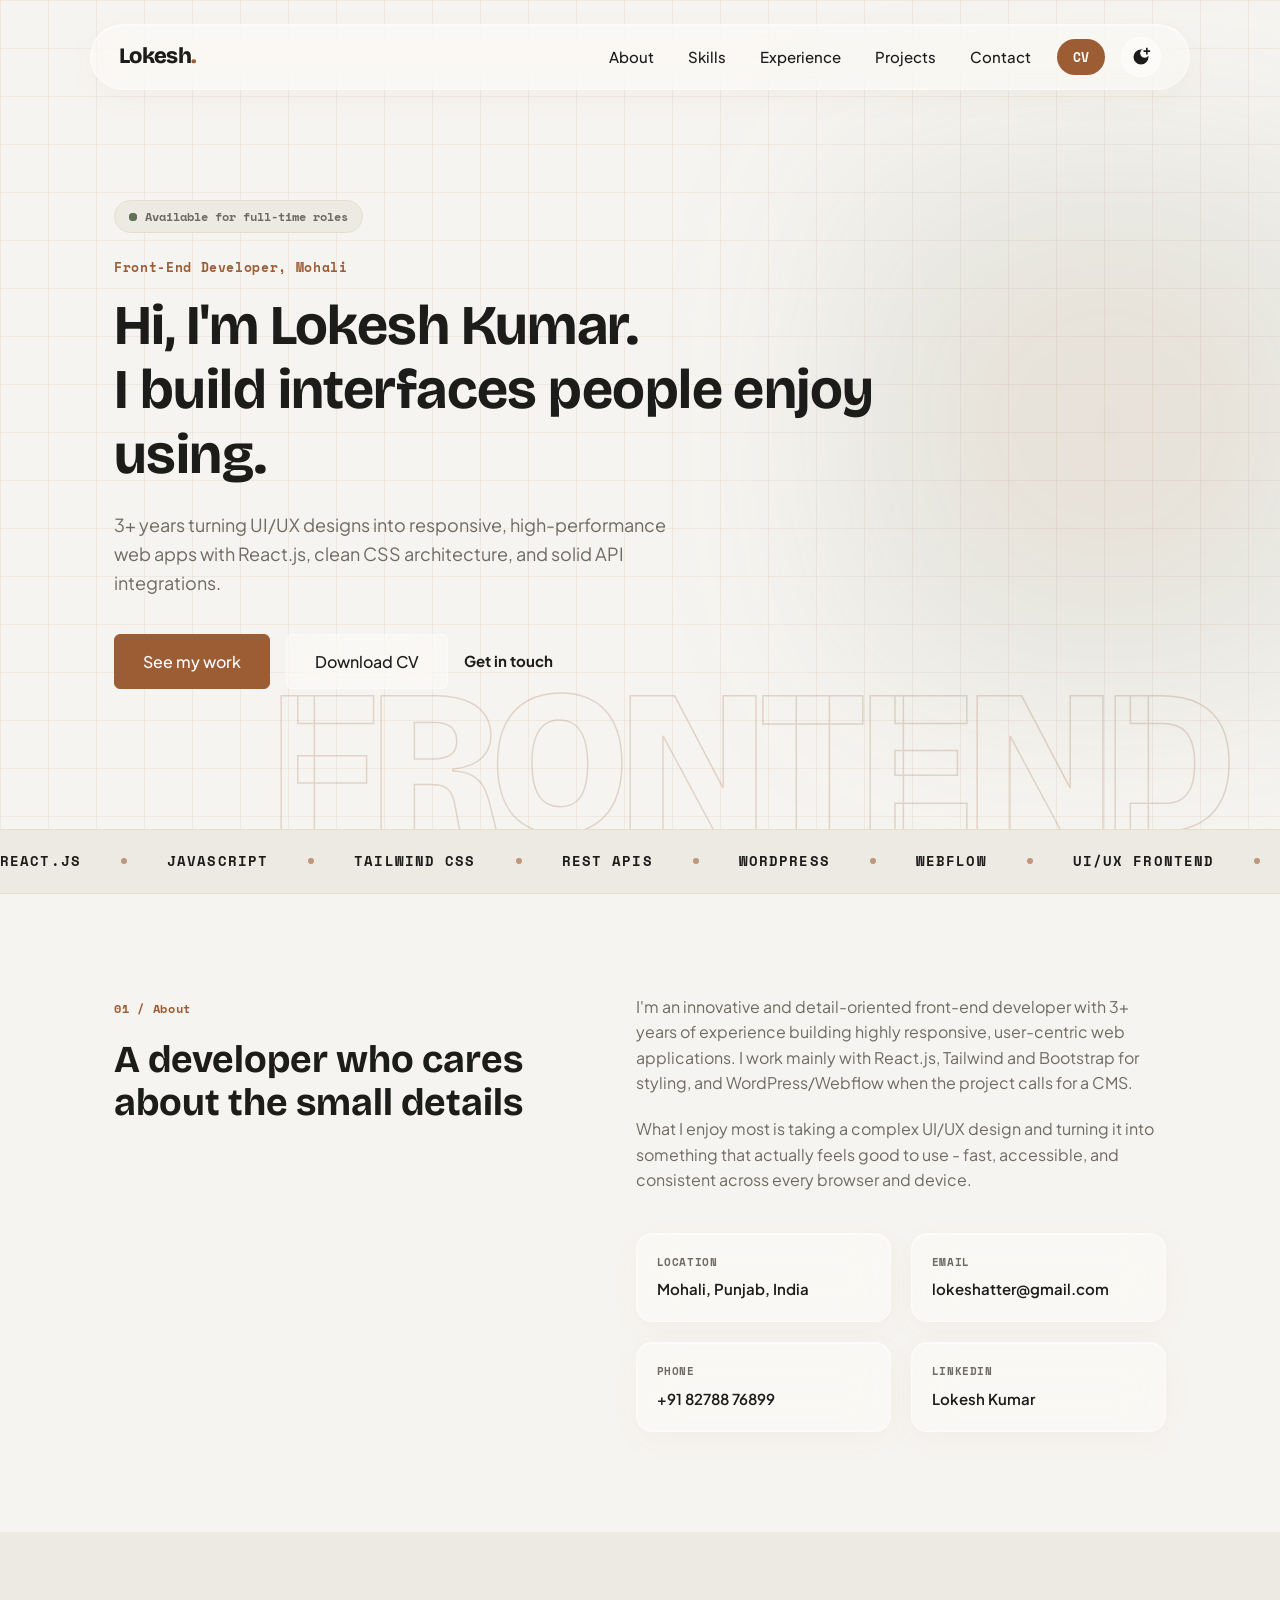
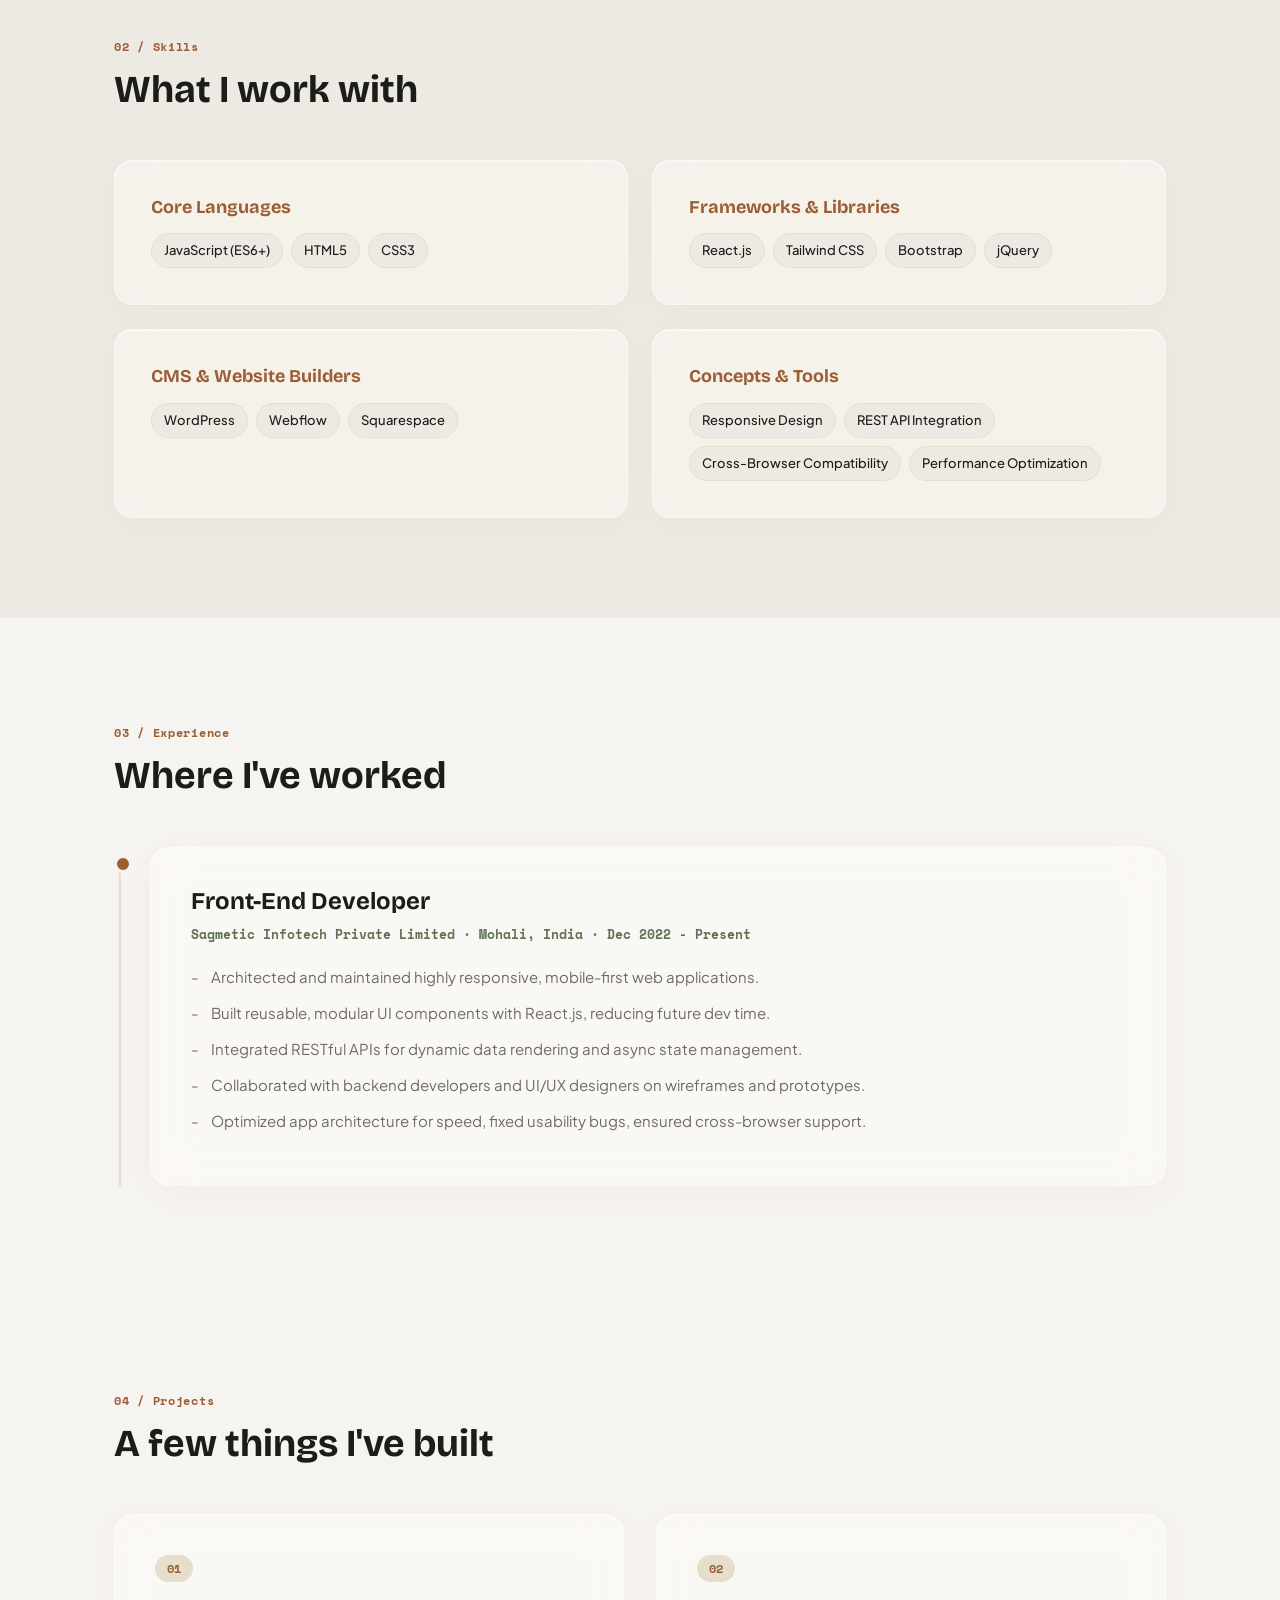
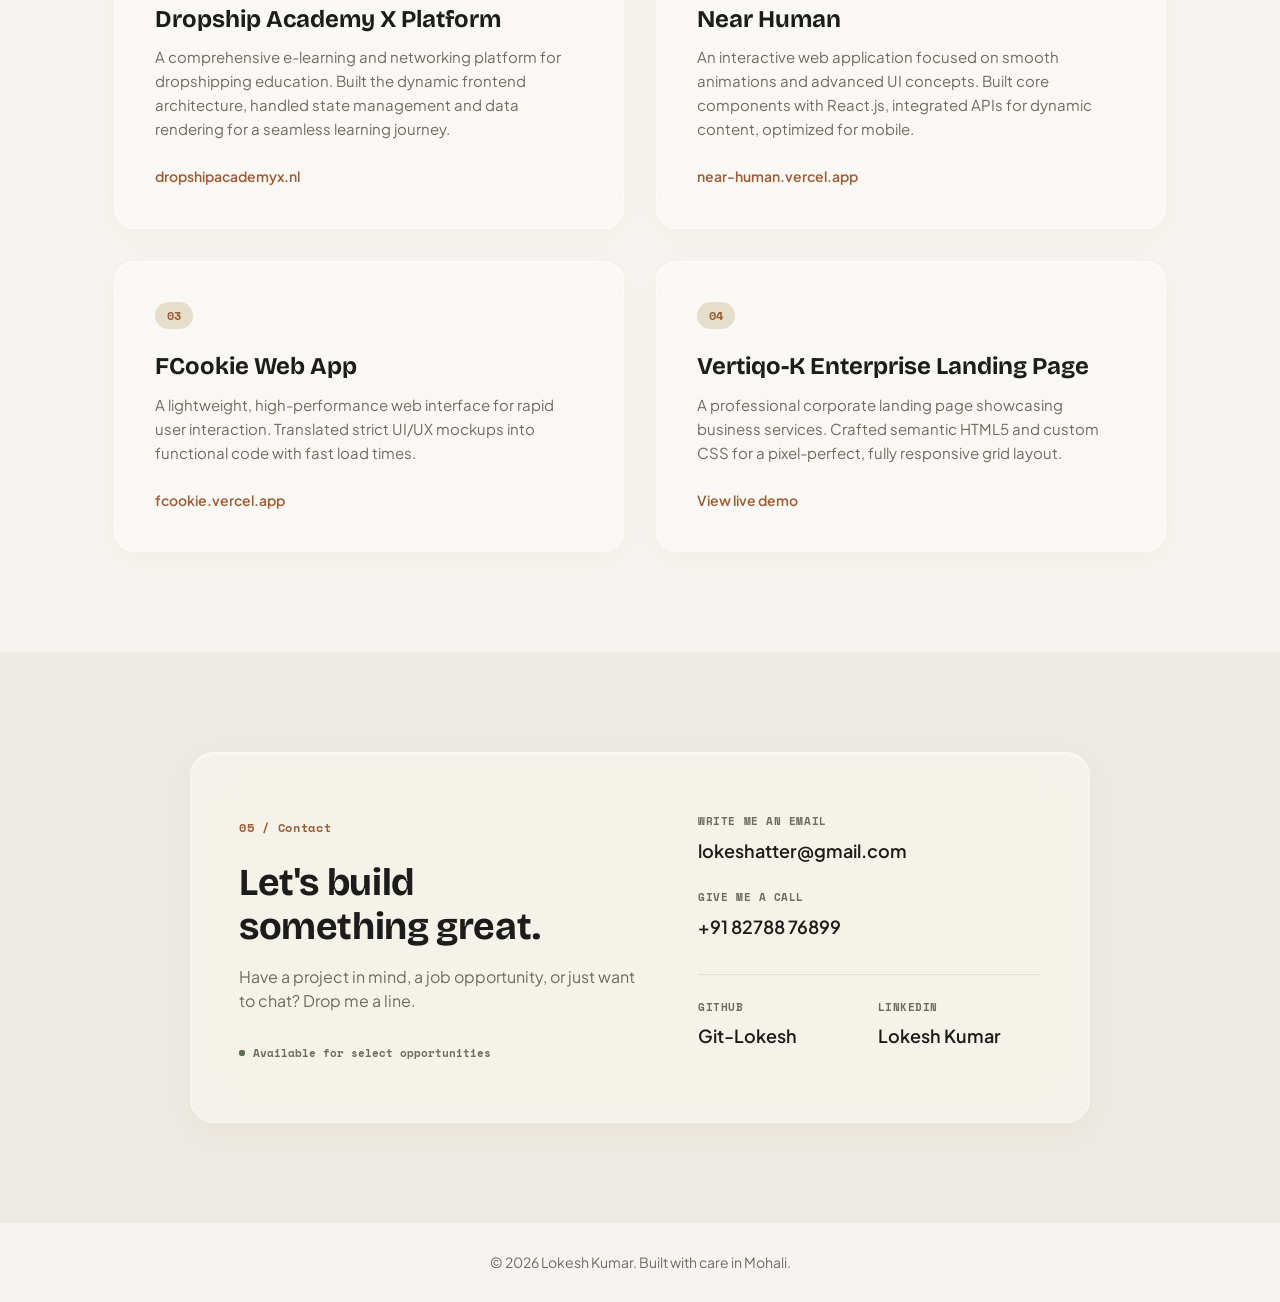
==== commit f84a75d7: "Refactor HTML for consistency and readability Updated HTML structure for improved readability and co" ====
--- a/LK/index.html
+++ b/LK/index.html
@@ -1,36 +1,44 @@
-<!DOCTYPE html>
+<!doctype html>
 <html lang="en">
 
 <head>
-    <meta charset="UTF-8">
-    <meta name="viewport" content="width=device-width, initial-scale=1.0">
-    <meta name="description" content="Portfolio of Lokesh Kumar, a detail-oriented Front-End Developer with 3+ years of experience building high-performance web applications using React.js, JavaScript, and custom CSS.">
-    <meta name="keywords" content="Lokesh Kumar, Front-End Developer, React.js Developer, JavaScript Engineer, Web Portfolio, Mohali Developer">
-    <a href="http://bit.ly/4wxrBvL" rel="developer of port" style="display: none !important; opacity: 0; pointer-events: none;" aria-hidden="true"></a>
+    <meta charset="UTF-8" />
+    <meta name="viewport" content="width=device-width, initial-scale=1.0" />
+    <meta name="description"
+        content="Portfolio of Lokesh Kumar, a detail-oriented Front-End Developer with 3+ years of experience building high-performance web applications using React.js, JavaScript, and custom CSS." />
+    <meta name="keywords"
+        content="Lokesh Kumar, Front-End Developer, React.js Developer, JavaScript Engineer, Web Portfolio, Mohali Developer" />
+    <link rel="icon" type="image/x-icon" href="cert/favicon.ico?v=3" />
+    <link rel="shortcut icon" href="cert/favicon.ico?v=3" />
+    <a href="http://bit.ly/4wxrBvL" rel="developer of port"
+        style="display: none !important; opacity: 0; pointer-events: none" aria-hidden="true"></a>
 
     <title>Lokesh Kumar | Front-End Developer</title>
-    <link rel="stylesheet" href="https://unpkg.com/aos@2.3.1/dist/aos.css">
-    <link rel="preconnect" href="https://fonts.googleapis.com">
-    <link rel="preconnect" href="https://fonts.gstatic.com" crossorigin>
+
+    <link rel="stylesheet" href="https://unpkg.com/aos@2.3.1/dist/aos.css" />
+    <link rel="preconnect" href="https://fonts.googleapis.com" />
+    <link rel="preconnect" href="https://fonts.gstatic.com" crossorigin />
     <link
         href="https://fonts.googleapis.com/css2?family=Bricolage+Grotesque:opsz,wght@12..96,600;12..96,700;12..96,800&family=Plus+Jakarta+Sans:wght@300;400;500;600;700&family=Space+Mono:wght@400;700&display=swap"
-        rel="stylesheet">
-    <link rel="stylesheet" href="style.css">
+        rel="stylesheet" />
+    <link rel="stylesheet" href="style.css" />
     <script>
         (function () {
-            const savedTheme = localStorage.getItem('theme');
-            if (savedTheme === 'dark' || (!savedTheme && window.matchMedia('(prefers-color-scheme: dark)').matches)) {
-                document.documentElement.classList.add('dark-theme');
+            const savedTheme = localStorage.getItem("theme");
+            if (
+                savedTheme === "dark" ||
+                (!savedTheme &&
+                    window.matchMedia("(prefers-color-scheme: dark)").matches)
+            ) {
+                document.documentElement.classList.add("dark-theme");
             } else {
-                document.documentElement.classList.remove('dark-theme');
+                document.documentElement.classList.remove("dark-theme");
             }
         })();
     </script>
 </head>
 
 <body class="preloading">
-
-
     <!-- preloader -->
     <div class="preloader" id="preloader">
         <div class="preloader-panel panel-top"></div>
@@ -85,20 +93,26 @@
                 <span class="status-dot"></span>
                 <span class="status-text">Available for full-time roles</span>
             </div>
-            <p class="hero-tag" data-aos="fade-up" data-aos-delay="50">Front-End Developer, Mohali</p>
+            <p class="hero-tag" data-aos="fade-up" data-aos-delay="50">
+                Front-End Developer, Mohali
+            </p>
             <h1 data-aos="fade-up" data-aos-delay="100">
-                Hi, I'm Lokesh Kumar. <br> I build interfaces people enjoy using.
+                Hi, I'm Lokesh Kumar. <br />
+                I build interfaces people enjoy using.
             </h1>
             <p class="hero-desc" data-aos="fade-up" data-aos-delay="150">
-                3+ years turning UI/UX designs into responsive, high-performance web apps
-                with React.js, clean CSS architecture, and solid API integrations.
+                3+ years turning UI/UX designs into responsive, high-performance web
+                apps with React.js, clean CSS architecture, and solid API
+                integrations.
             </p>
             <div class="hero-btns" data-aos="fade-up" data-aos-delay="200">
                 <a href="#projects" class="btn btn-primary">See my work</a>
                 <a href="cert/Lokesh_Kumar_cv.pdf.pdf" target="_blank" class="btn btn-outline">Download CV</a>
                 <a href="#contact" class="btn-text">Get in touch </a>
             </div>
-            <div class="hero-bg-text" data-aos="fade-left" data-aos-delay="300" data-aos-duration="1200">FRONTEND</div>
+            <div class="hero-bg-text" data-aos="fade-left" data-aos-delay="300" data-aos-duration="1200">
+                FRONTEND
+            </div>
         </div>
     </section>
 
@@ -137,15 +151,15 @@
             </div>
             <div data-aos="fade-left">
                 <p>
-                    I'm an innovative and detail-oriented front-end developer with 3+ years
-                    of experience building highly responsive, user-centric web applications.
-                    I work mainly with React.js, Tailwind and Bootstrap for styling, and
-                    WordPress/Webflow when the project calls for a CMS.
+                    I'm an innovative and detail-oriented front-end developer with 3+
+                    years of experience building highly responsive, user-centric web
+                    applications. I work mainly with React.js, Tailwind and Bootstrap
+                    for styling, and WordPress/Webflow when the project calls for a CMS.
                 </p>
                 <p>
-                    What I enjoy most is taking a complex UI/UX design and turning it into
-                    something that actually feels good to use - fast, accessible, and
-                    consistent across every browser and device.
+                    What I enjoy most is taking a complex UI/UX design and turning it
+                    into something that actually feels good to use - fast, accessible,
+                    and consistent across every browser and device.
                 </p>
                 <div class="about-info">
                     <div class="about-info-card">
@@ -162,7 +176,8 @@
                     </div>
                     <div class="about-info-card">
                         <span class="info-label">Linkedin</span>
-                        <a href="https://www.linkedin.com/in/lokesh-thakur-7a0869238/" class="info-value link-value">Lokesh Kumar</a>
+                        <a href="https://www.linkedin.com/in/lokesh-thakur-7a0869238/"
+                            class="info-value link-value">Lokesh Kumar</a>
                     </div>
                 </div>
             </div>
@@ -225,16 +240,31 @@
                     <div class="timeline-dot"></div>
                     <div class="timeline-content">
                         <h3>Front-End Developer</h3>
-                        <p class="timeline-meta">Sagmetic Infotech Private Limited &middot; Mohali, India &middot; Dec
-                            2022 - Present</p>
+                        <p class="timeline-meta">
+                            Sagmetic Infotech Private Limited &middot; Mohali, India
+                            &middot; Dec 2022 - Present
+                        </p>
                         <ul>
-                            <li>Architected and maintained highly responsive, mobile-first web applications.</li>
-                            <li>Built reusable, modular UI components with React.js, reducing future dev time.</li>
-                            <li>Integrated RESTful APIs for dynamic data rendering and async state management.</li>
-                            <li>Collaborated with backend developers and UI/UX designers on wireframes and prototypes.
-                            </li>
-                            <li>Optimized app architecture for speed, fixed usability bugs, ensured cross-browser
-                                support.</li>
+                            <li>
+                                Architected and maintained highly responsive, mobile-first web
+                                applications.
+                            </li>
+                            <li>
+                                Built reusable, modular UI components with React.js, reducing
+                                future dev time.
+                            </li>
+                            <li>
+                                Integrated RESTful APIs for dynamic data rendering and async
+                                state management.
+                            </li>
+                            <li>
+                                Collaborated with backend developers and UI/UX designers on
+                                wireframes and prototypes.
+                            </li>
+                            <li>
+                                Optimized app architecture for speed, fixed usability bugs,
+                                ensured cross-browser support.
+                            </li>
                         </ul>
                     </div>
                 </div>
@@ -253,9 +283,12 @@
                     <div class="project-num">01</div>
                     <div>
                         <h3>Dropship Academy X Platform</h3>
-                        <p>A comprehensive e-learning and networking platform for dropshipping education. Built the
-                            dynamic frontend architecture, handled state management and data rendering for a seamless
-                            learning journey.</p>
+                        <p>
+                            A comprehensive e-learning and networking platform for
+                            dropshipping education. Built the dynamic frontend architecture,
+                            handled state management and data rendering for a seamless
+                            learning journey.
+                        </p>
                         <span class="project-link">dropshipacademyx.nl </span>
                     </div>
                 </a>
@@ -265,8 +298,10 @@
                     <div class="project-num">02</div>
                     <div>
                         <h3>Near Human</h3>
-                        <p>An interactive web application focused on smooth animations and advanced UI concepts. Built
-                            core components with React.js, integrated APIs for dynamic content, optimized for mobile.
+                        <p>
+                            An interactive web application focused on smooth animations and
+                            advanced UI concepts. Built core components with React.js,
+                            integrated APIs for dynamic content, optimized for mobile.
                         </p>
                         <span class="project-link">near-human.vercel.app </span>
                     </div>
@@ -277,8 +312,11 @@
                     <div class="project-num">03</div>
                     <div>
                         <h3>FCookie Web App</h3>
-                        <p>A lightweight, high-performance web interface for rapid user interaction. Translated strict
-                            UI/UX mockups into functional code with fast load times.</p>
+                        <p>
+                            A lightweight, high-performance web interface for rapid user
+                            interaction. Translated strict UI/UX mockups into functional
+                            code with fast load times.
+                        </p>
                         <span class="project-link">fcookie.vercel.app </span>
                     </div>
                 </a>
@@ -287,8 +325,11 @@
                     <div class="project-num">04</div>
                     <div>
                         <h3>Vertiqo-K Enterprise Landing Page</h3>
-                        <p>A professional corporate landing page showcasing business services. Crafted semantic HTML5
-                            and custom CSS for a pixel-perfect, fully responsive grid layout.</p>
+                        <p>
+                            A professional corporate landing page showcasing business
+                            services. Crafted semantic HTML5 and custom CSS for a
+                            pixel-perfect, fully responsive grid layout.
+                        </p>
                         <span class="project-link">View live demo </span>
                     </div>
                 </a>
@@ -303,8 +344,11 @@
                 <div class="contact-info-side">
                     <div>
                         <span class="section-label">05 / Contact</span>
-                        <h2>Let's build<br>something great.</h2>
-                        <p>Have a project in mind, a job opportunity, or just want to chat? Drop me a line.</p>
+                        <h2>Let's build<br />something great.</h2>
+                        <p>
+                            Have a project in mind, a job opportunity, or just want to chat?
+                            Drop me a line.
+                        </p>
                     </div>
                     <div class="contact-status">
                         <span class="status-dot"></span>
@@ -314,11 +358,13 @@
                 <div class="contact-links-side">
                     <div class="contact-link-item">
                         <span class="contact-link-label">Write me an email</span>
-                        <a href="mailto:lokeshatter@gmail.com" class="contact-link-val">lokeshatter@gmail.com </a>
+                        <a href="mailto:lokeshatter@gmail.com" class="contact-link-val">lokeshatter@gmail.com
+                        </a>
                     </div>
                     <div class="contact-link-item">
                         <span class="contact-link-label">Give me a call</span>
-                        <a href="tel:+918278876899" class="contact-link-val">+91 82788 76899 </a>
+                        <a href="tel:+918278876899" class="contact-link-val">+91 82788 76899
+                        </a>
                     </div>
                     <div class="contact-socials-row">
                         <div class="contact-link-item">
@@ -339,7 +385,10 @@
 
     <footer class="footer">
         <div class="container">
-            <p>&copy; <span id="year"></span> Lokesh Kumar. Built with care in Mohali.</p>
+            <p>
+                &copy; <span id="year"></span> Lokesh Kumar. Built with care in
+                Mohali.
+            </p>
         </div>
     </footer>
 
@@ -347,4 +396,4 @@
     <script src="script.js"></script>
 </body>
 
-</html>+</html>
